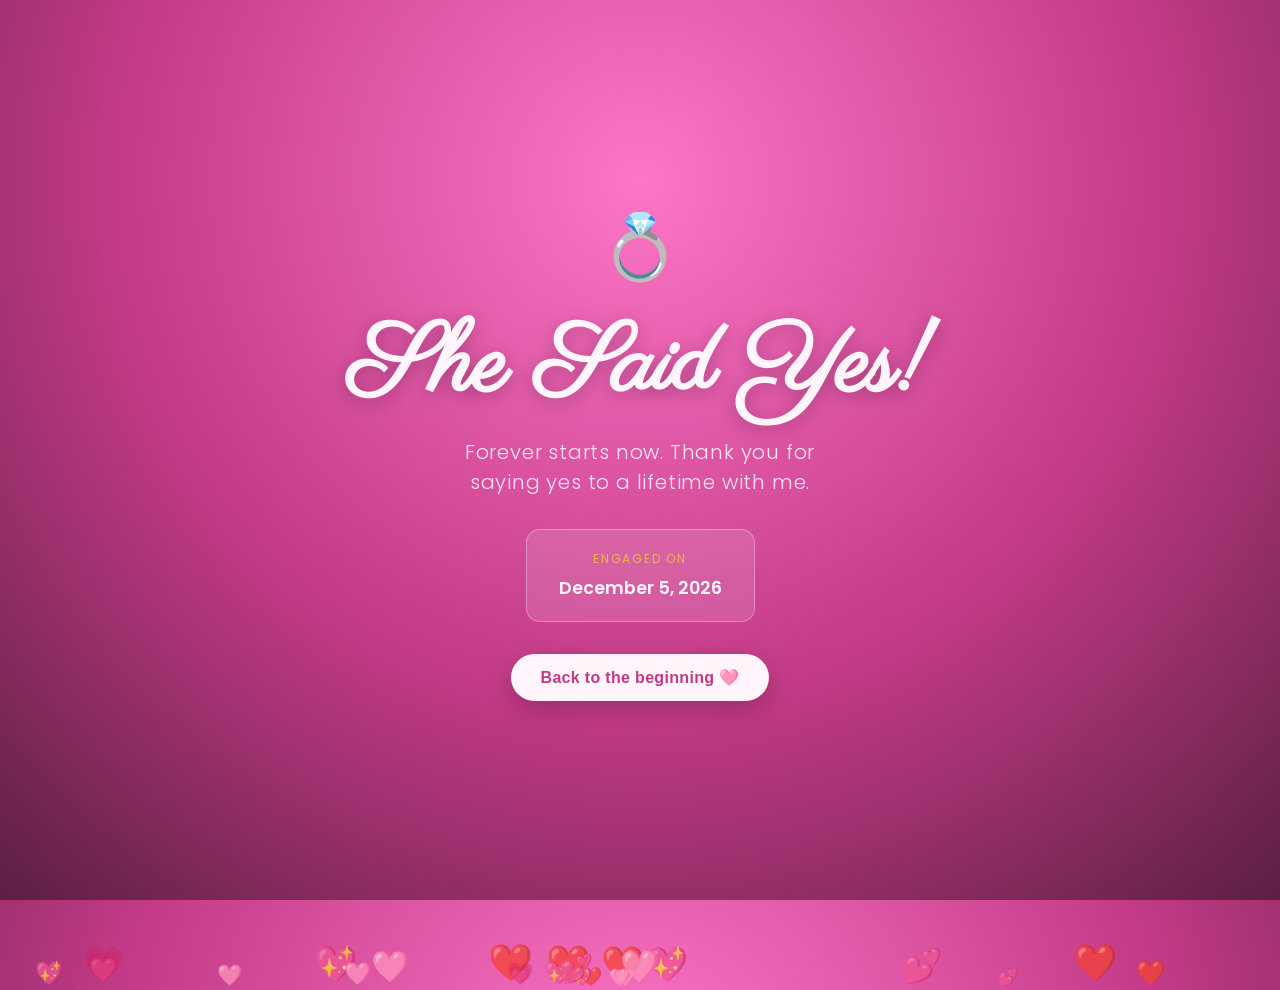
==== nextpage.html @ 4fa09e7d "Add files via upload" ====
<!DOCTYPE html>
<html lang="en">
<head>
<meta charset="UTF-8">
<meta name="viewport" content="width=device-width, initial-scale=1.0">
<title>She Said Yes!</title>
<link rel="preconnect" href="https://fonts.googleapis.com">
<link rel="preconnect" href="https://fonts.gstatic.com" crossorigin>
<link href="https://fonts.googleapis.com/css2?family=Parisienne&family=Poppins:wght@300;400;600&display=swap" rel="stylesheet">
<style>
  :root{
    --pink: rgb(253, 118, 199);
    --pink-deep: #c23a86;
    --plum: #5b1f42;
    --cream: #fff5fa;
    --gold: #e8b64c;
  }

  * { box-sizing: border-box; }

  body{
    margin: 0;
    min-height: 100vh;
    background: radial-gradient(circle at 50% 20%, var(--pink) 0%, var(--pink-deep) 55%, var(--plum) 100%);
    font-family: 'Poppins', sans-serif;
    color: var(--cream);
    display: flex;
    flex-direction: column;
    align-items: center;
    justify-content: center;
    text-align: center;
    overflow: hidden;
    position: relative;
  }

  /* floating hearts */
  .heart{
    position: absolute;
    bottom: -10%;
    font-size: 1.5rem;
    color: rgba(255,255,255,0.75);
    animation: rise linear infinite;
    user-select: none;
    pointer-events: none;
  }

  @keyframes rise{
    0%   { transform: translateY(0) translateX(0) rotate(0deg); opacity: 0; }
    10%  { opacity: 1; }
    100% { transform: translateY(-110vh) translateX(var(--drift, 20px)) rotate(360deg); opacity: 0; }
  }

  .ring{
    font-size: 4rem;
    animation: pulse 2.2s ease-in-out infinite;
    margin-bottom: 0.5rem;
  }

  @keyframes pulse{
    0%, 100% { transform: scale(1); }
    50%      { transform: scale(1.12); }
  }

  h1{
    font-family: 'Parisienne', cursive;
    font-size: clamp(3rem, 9vw, 6rem);
    margin: 0 0 0.25rem 0;
    text-shadow: 0 4px 18px rgba(0,0,0,0.25);
  }

  p.subtitle{
    font-weight: 300;
    letter-spacing: 0.04em;
    font-size: clamp(1rem, 2.5vw, 1.25rem);
    max-width: 32ch;
    margin: 0 0 2rem 0;
    color: var(--cream);
    opacity: 0.9;
  }

  .date-card{
    background: rgba(255,255,255,0.12);
    backdrop-filter: blur(6px);
    border: 1px solid rgba(255,255,255,0.3);
    border-radius: 14px;
    padding: 1.25rem 2rem;
    margin-bottom: 2rem;
  }

  .date-card span{
    display: block;
    font-family: 'Poppins', sans-serif;
    font-size: 0.75rem;
    letter-spacing: 0.15em;
    text-transform: uppercase;
    color: var(--gold);
    margin-bottom: 0.4rem;
  }

  .date-card strong{
    font-size: 1.1rem;
    font-weight: 600;
  }

  .cream-btn{
    background: var(--cream);
    color: var(--pink-deep);
    border: none;
    padding: 14px 30px;
    border-radius: 30px;
    font-size: 1rem;
    font-weight: 600;
    letter-spacing: 0.02em;
    cursor: pointer;
    box-shadow: 0 8px 24px rgba(0,0,0,0.2);
    transition: transform 0.2s ease, box-shadow 0.2s ease;
  }

  .cream-btn:hover{
    transform: translateY(-3px);
    box-shadow: 0 12px 28px rgba(0,0,0,0.28);
  }
</style>
</head>
<body>

  <div class="ring">💍</div>
  <h1>She Said Yes!</h1>
  <p class="subtitle">Forever starts now. Thank you for saying yes to a lifetime with me.</p>

  <div class="date-card">
    <span>Engaged on</span>
    <strong id="today"></strong>
  </div>

  <button class="cream-btn" onclick="window.location.href='web.html'">Back to the beginning 🩷</button>

  <script>
    // Floating hearts
    const heartSymbols = ["💕","💖","🩷","💗","❤️"];
    for (let i = 0; i < 22; i++) {
      const heart = document.createElement("div");
      heart.classList.add("heart");
      heart.textContent = heartSymbols[Math.floor(Math.random() * heartSymbols.length)];
      heart.style.left = Math.random() * 100 + "vw";
      heart.style.setProperty("--drift", (Math.random() * 80 - 40) + "px");
      heart.style.animationDuration = (6 + Math.random() * 6) + "s";
      heart.style.animationDelay = (Math.random() * 8) + "s";
      heart.style.fontSize = (1 + Math.random() * 1.5) + "rem";
      document.body.appendChild(heart);
    }

    // Today's date
    document.getElementById("today").textContent = new Date().toLocaleDateString(undefined, {
      year: "numeric", month: "long", day: "numeric"
    });
  </script>

</body>
</html>
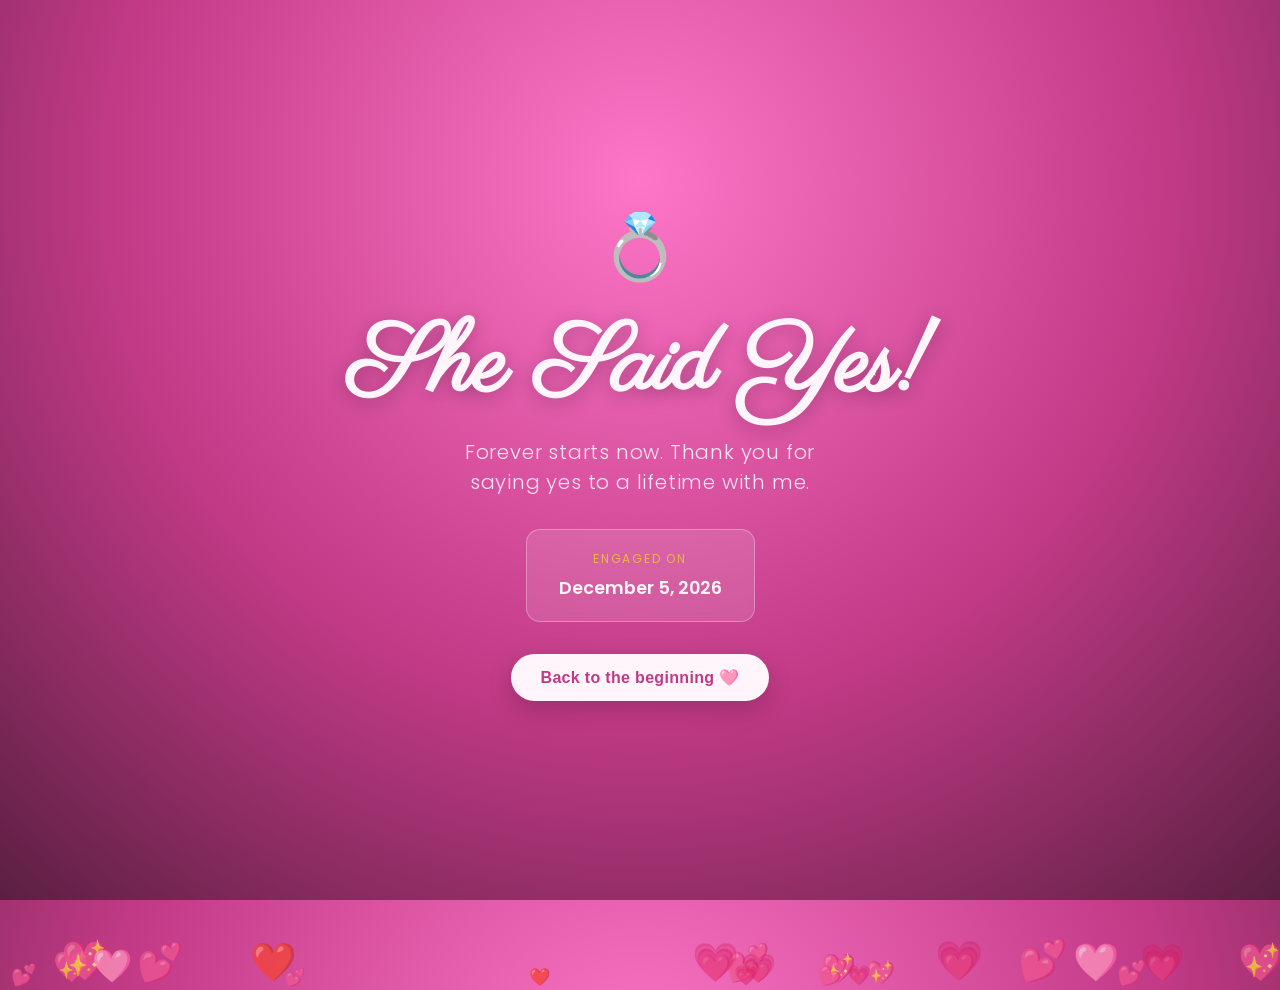
==== commit 6edfcae9: "Update nextpage.html" ====
--- a/nextpage.html
+++ b/nextpage.html
@@ -157,4 +157,4 @@
   </script>
 
 </body>
-</html>+</html>
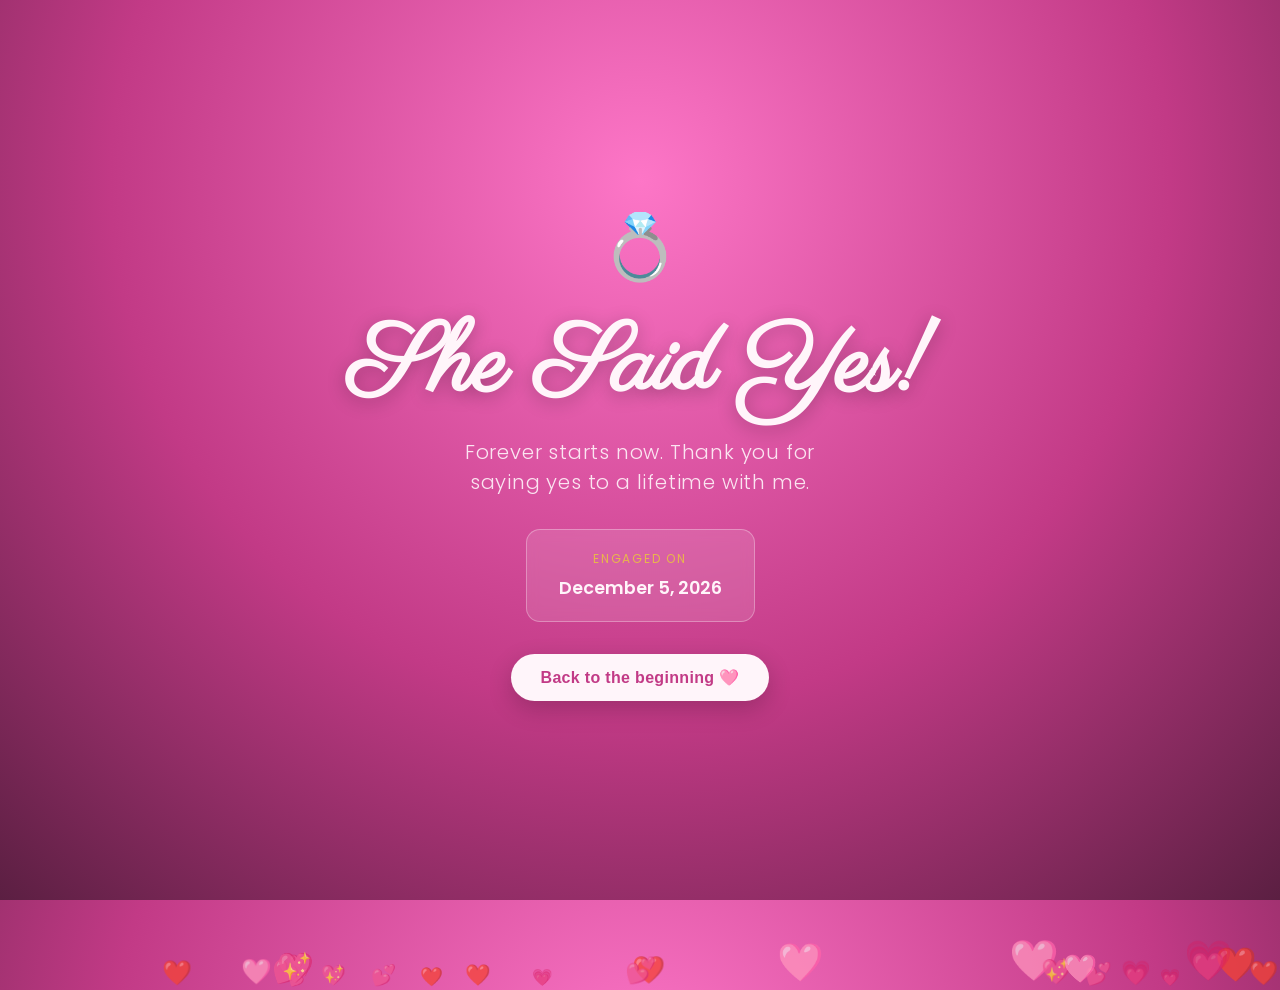
==== commit 81c84e35: "Update nextpage.html" ====
--- a/nextpage.html
+++ b/nextpage.html
@@ -133,7 +133,7 @@
     <strong id="today"></strong>
   </div>
 
-  <button class="cream-btn" onclick="window.location.href='web.html'">Back to the beginning 🩷</button>
+  <button class="cream-btn" onclick="window.location.href='index.html'">Back to the beginning 🩷</button>
 
   <script>
     // Floating hearts
